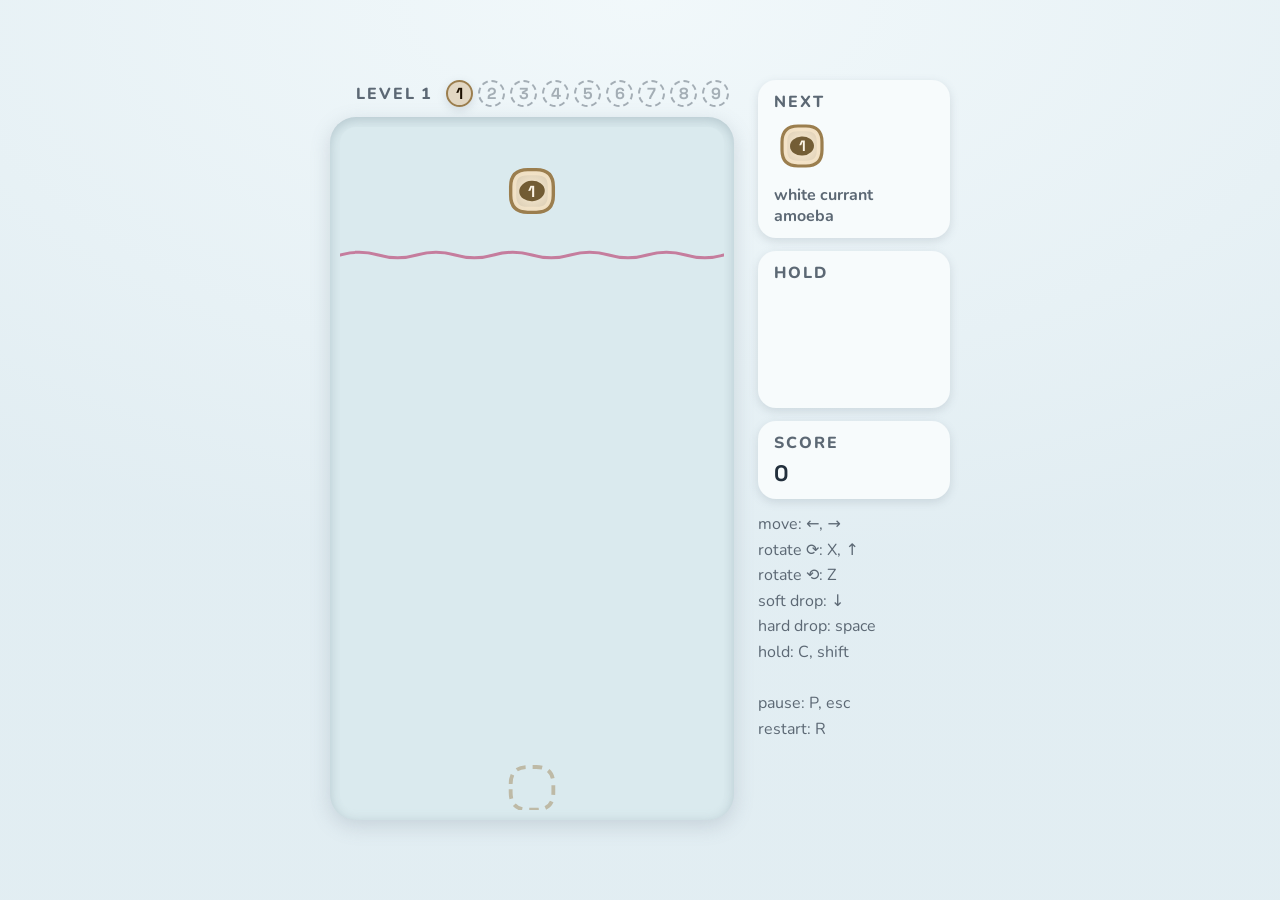
==== amoeba/index.html @ f2899651 "Publish amoeba 3c6cfa3" ====
<!DOCTYPE html>
<html lang="en">
<head>
  <meta charset="utf-8">
  <meta name="viewport" content="width=device-width, initial-scale=1">
  <title>Amoeba Marmalade</title>
  <link rel="preconnect" href="https://fonts.googleapis.com">
  <link rel="preconnect" href="https://fonts.gstatic.com" crossorigin>
  <link rel="stylesheet" href="https://fonts.googleapis.com/css2?family=Space+Grotesk:wght@500;700&family=Nunito:wght@600;700;800&display=swap">
  <link rel="stylesheet" href="style.css">
</head>
<body class="lab centered">
  <main id="game">
    <div id="board-wrap">
      <div id="strip-row">
        <b id="level-tag"></b>
        <div id="tier-strip"></div>
      </div>
      <div id="dish">
        <svg id="board"></svg>
        <div id="overlay" class="hidden">
          <div class="panel-box overlay-card">
            <h2 id="overlay-title"></h2>
            <p id="overlay-score"></p>
            <button id="restart">restart (R)</button>
          </div>
        </div>
      </div>
    </div>
    <aside id="panel">
      <div class="panel-box"><h2>next</h2><svg id="next"></svg><p class="species" id="next-name"></p></div>
      <div class="panel-box"><h2>hold</h2><svg id="hold"></svg><p class="species" id="hold-name"></p></div>
      <div class="panel-box"><h2>score</h2><p id="score">0</p></div>
      <!-- level-selection UX undecided; #level=N in the URL still works -->
      <div class="panel-box" hidden><h2>start at</h2><select id="start-level"></select></div>
      <p class="keys">
        move: ←, →<br>
        rotate ⟳: X, ↑<br>
        rotate ⟲: Z<br>
        soft drop: ↓<br>
        hard drop: space<br>
        hold: C, shift<br>
        <br>
        pause: P, esc<br>
        restart: R
      </p>
    </aside>
  </main>
  <script src="polyomino.js"></script>
  <script src="jelly.js"></script>
  <script src="game.js"></script>
</body>
</html>
---- amoeba/style.css ----
:root {
  color-scheme: light dark;
  --bg: #f6f4ef;
  --card: #ffffff;
  --ink: #1c1b18;
  --muted: #6f6a60;
  --line: #d9d4ca;
  --accent: #1c1b18;
}

@media (prefers-color-scheme: dark) {
  :root {
    --bg: #17161a;
    --card: #211f26;
    --ink: #eceae5;
    --muted: #97918a;
    --line: #37343e;
    --accent: #eceae5;
  }
}

* {
  box-sizing: border-box;
}

body {
  margin: 0;
  font-family: system-ui, sans-serif;
  background: var(--bg);
  color: var(--ink);
}

header {
  padding: 1.5rem 1.5rem 1rem;
  max-width: 72rem;
  margin: 0 auto;
}

.masthead {
  display: flex;
  align-items: baseline;
  gap: 1rem;
  margin-bottom: 1rem;
}

h1 {
  margin: 0;
  font-size: 1.4rem;
  letter-spacing: 0.01em;
}

.views {
  display: inline-flex;
  border: 1px solid var(--line);
  border-radius: 0.5rem;
  overflow: hidden;
  font-size: 0.9rem;
}

.views a {
  padding: 0.3rem 0.7rem;
  background: var(--card);
  color: var(--ink);
  text-decoration: none;
}

.views a + a {
  border-left: 1px solid var(--line);
}

.views a:hover {
  background: var(--line);
}

.views a.active {
  background: var(--accent);
  color: var(--bg);
}

.controls {
  display: flex;
  flex-wrap: wrap;
  gap: 1rem;
}

.control-group {
  display: flex;
  border: 1px solid var(--line);
  border-radius: 0.5rem;
  overflow: hidden;
}

.control-group button {
  font: inherit;
  padding: 0.35rem 0.7rem;
  border: none;
  background: var(--card);
  color: var(--ink);
  cursor: pointer;
}

.hidden {
  display: none;
}

.control-group button + button {
  border-left: 1px solid var(--line);
}

.control-group button:hover {
  background: var(--line);
}

.control-group button.active {
  background: var(--accent);
  color: var(--bg);
}

#status {
  margin: 0.8rem 0 0;
  color: var(--muted);
  min-height: 1.2em;
}

#gallery {
  max-width: 72rem;
  margin: 0 auto;
  padding: 0.5rem 1.5rem 3rem;
  display: grid;
  grid-template-columns: repeat(auto-fill, minmax(5.5rem, 1fr));
  gap: 0.6rem;
}

#gallery.big {
  grid-template-columns: repeat(auto-fill, minmax(18rem, 1fr));
}

.shape {
  background: var(--card);
  border: 1px solid var(--line);
  border-radius: 0.5rem;
  padding: 0.5rem;
  display: flex;
  align-items: center;
  justify-content: center;
  aspect-ratio: 1;
  transition: transform 80ms ease-out;
}

.shape:hover {
  transform: scale(1.6);
  position: relative;
  z-index: 1;
  box-shadow: 0 4px 16px rgba(0, 0, 0, 0.25);
}

.shape svg {
  width: 100%;
  height: 100%;
}

#graph {
  max-width: 72rem;
  margin: 0 auto;
  padding: 0.5rem 1.5rem 3rem;
  overflow-x: auto;
}

#graph svg {
  display: block;
  margin: 0 auto;
}

.g-edge {
  fill: none;
  stroke: var(--line);
  stroke-width: 1.5;
  transition: opacity 120ms ease-out;
}

.g-node {
  cursor: pointer;
  transition: opacity 120ms ease-out;
}

.g-node .card {
  fill: var(--card);
  stroke: var(--line);
}

svg.tree-mode .g-edge:not(.tree) {
  opacity: 0.25;
}

.g-edge.tree {
  stroke: var(--accent);
  stroke-width: 2;
  opacity: 1;
}

svg.focus .g-edge,
svg.focus .g-node {
  opacity: 0.12;
}

svg.focus .hl {
  opacity: 1;
}

.g-edge.hl {
  stroke: var(--accent);
  stroke-width: 2.5;
}

.g-node.hl .card {
  stroke: var(--accent);
}

.g-node.orphan .card {
  stroke: var(--muted);
  stroke-width: 2;
  stroke-dasharray: 5 4;
}

/* ---- game page: daylight petri-dish theme (design canvas 2026-08-20) ----
   Scoped to body.lab so the explorer devtool keeps the plain theme. */

body.lab {
  --lab-ink: oklch(30% 0.03 250);
  --lab-muted: oklch(51% 0.025 250); /* 4.5:1+ on card and page bg (WCAG AA) */
  --lab-card: oklch(98.5% 0.005 220);
  --lab-dish: oklch(92.5% 0.018 215);
  --lab-accent: oklch(52% 0.13 145);
  --lab-shadow: 0 3px 10px oklch(55% 0.03 240 / 0.2);
  color-scheme: light;
  background: radial-gradient(120% 90% at 50% 0%, oklch(97.5% 0.008 220), oklch(94% 0.014 225) 70%) fixed;
  color: var(--lab-ink);
  font-family: 'Nunito', system-ui, sans-serif;
  min-height: 100vh;
}

body.lab h1 {
  font-family: 'Space Grotesk', system-ui, sans-serif;
  font-weight: 700;
  font-size: 1.8rem;
  letter-spacing: 0.02em;
}

body.centered {
  display: flex;
  flex-direction: column;
  min-height: 100vh;
}

#game {
  max-width: 72rem;
  margin: auto; /* centers vertically in body.centered without clipping when taller than the viewport */
  padding: 1.5rem;
  display: flex;
  gap: 1.5rem;
  justify-content: center;
  align-items: flex-start;
  flex-wrap: wrap;
}

/* the overlay anchors to the dish alone, so pause/game-over never
   covers the tier strip above it */
#dish {
  position: relative;
}

/* instrument row: the LEDs form a tight bank on the left (their mutual
   gaps stay smaller than any other distance, so they group as one unit)
   and the level readout sits at the far right of the same row */
#strip-row {
  display: flex;
  align-items: center;
  flex-wrap: wrap;
  gap: 0.4rem 0.8rem;
  padding: 0 0.3rem;
  margin-bottom: 0.6rem;
}

#level-tag {
  margin-left: auto;
  font-size: 1rem;
  font-weight: 800;
  color: var(--lab-muted);
  text-transform: uppercase;
  letter-spacing: 0.12em;
  white-space: nowrap;
}

#tier-strip {
  display: flex;
  gap: 0.3rem;
}

#tier-strip span {
  width: 1.7em;
  height: 1.7em;
  border-radius: 50%;
  border: 2px solid transparent;
  display: flex;
  align-items: center;
  justify-content: center;
  font-family: 'Space Grotesk', system-ui, sans-serif;
  font-weight: 700;
  box-shadow: var(--lab-shadow);
}

#tier-strip .off {
  border: 2px dashed var(--lab-muted);
  color: var(--lab-muted);
  opacity: 0.5;
  box-shadow: none;
}

#board {
  display: block;
  width: min(24rem, 90vw);
  border-radius: 26px;
  background: var(--lab-dish);
  padding: 10px;
  box-sizing: content-box;
  box-shadow:
    inset 0 3px 12px oklch(65% 0.03 230 / 0.4),
    0 6px 20px oklch(55% 0.03 240 / 0.22);
}

#board .board-bg {
  fill: var(--lab-dish);
}

#board .danger {
  fill: none;
  stroke: oklch(62% 0.13 355);
  stroke-width: 0.07;
  stroke-linecap: round;
  opacity: 0.8;
}

#board .ghost {
  opacity: 0.45;
}

#board .fresh {
  animation: pulse 400ms ease-out;
}

@keyframes pulse {
  from { opacity: 0.2; }
  to { opacity: 1; }
}

#overlay {
  position: absolute;
  inset: 0;
  display: flex;
  align-items: center;
  justify-content: center;
  /* frosted lab glass: the dish stays visible through the veil */
  background: oklch(96% 0.01 220 / 0.45);
  -webkit-backdrop-filter: blur(6px);
  backdrop-filter: blur(6px);
  border-radius: 26px;
}

.overlay-card {
  display: flex;
  flex-direction: column;
  align-items: center;
  justify-content: center;
  gap: 0.6rem;
  padding: 1.6rem 2rem;
  min-width: 12rem;
  min-height: 9rem;
  box-sizing: border-box;
  text-align: center;
}

.overlay-card p {
  font-size: 2.4rem;
}

#overlay-score:empty {
  display: none;
}

#overlay.hidden {
  display: none;
}

#overlay button {
  font: inherit;
  font-size: 1.1rem;
  font-weight: 800;
  padding: 0.5rem 1.3rem;
  border: none;
  border-radius: 22px;
  /* sweet cherry from the tier ladder, 9:1 on the light text */
  background: oklch(40% 0.15 12);
  color: oklch(97% 0.02 12);
  cursor: pointer;
  box-shadow: var(--lab-shadow);
}

#panel {
  display: flex;
  flex-direction: column;
  gap: 0.8rem;
  width: 12rem;
}

.panel-box {
  background: var(--lab-card);
  border: none;
  border-radius: 18px;
  padding: 0.7rem 1rem;
  box-shadow: var(--lab-shadow);
}

.panel-box h2 {
  margin: 0 0 0.3rem;
  font-size: 1rem;
  font-weight: 800;
  color: var(--lab-muted);
  text-transform: uppercase;
  letter-spacing: 0.12em;
}

.panel-box p {
  margin: 0;
  font-family: 'Space Grotesk', system-ui, sans-serif;
  font-weight: 700;
  font-size: 1.4rem;
}

#next,
#hold {
  width: 3.5rem;
  height: 3.5rem;
}

#start-level {
  font: inherit;
  font-weight: 700;
  width: 100%;
  padding: 0.3rem 0.4rem;
  border: none;
  border-radius: 10px;
  background: var(--lab-dish);
  color: var(--lab-ink);
  cursor: pointer;
}

.panel-box .species {
  margin: 0.3rem 0 0;
  /* always two lines tall: the longest names wrap in the 12rem panel,
     and the box height must not change with the caption */
  line-height: 1.3;
  min-height: 2.6em;
  font-family: 'Nunito', system-ui, sans-serif;
  font-size: 1rem;
  font-weight: 700;
  color: var(--lab-muted);
}

.keys {
  margin: 0;
  color: var(--lab-muted);
  line-height: 1.6;
}

/* ---- style guide (explorer/styleguide.html) ---- */

#guide {
  max-width: 72rem;
  margin: 0 auto;
  padding: 0.5rem 1.5rem 3rem;
  display: flex;
  flex-direction: column;
  gap: 1.2rem;
}

#guide section {
  background: var(--lab-card);
  border-radius: 18px;
  box-shadow: var(--lab-shadow);
  padding: 1.1rem 1.4rem;
}

#guide h2 {
  margin: 0 0 0.2rem;
  font-family: 'Space Grotesk', system-ui, sans-serif;
  font-size: 1.05rem;
}

#guide .hint {
  margin: 0 0 0.9rem;
  color: var(--lab-muted);
  font-size: 0.85rem;
  font-weight: 700;
}

#guide .rules {
  margin: 0;
  padding-left: 1.2rem;
  font-size: 0.9rem;
  line-height: 1.7;
}

.spec-row {
  display: flex;
  flex-wrap: wrap;
  gap: 1.1rem;
  align-items: flex-end;
}

.spec {
  display: flex;
  flex-direction: column;
  align-items: center;
  gap: 0.2rem;
  text-align: center;
}

.spec-name {
  font-family: 'Space Grotesk', system-ui, sans-serif;
  font-weight: 700;
  font-size: 0.9rem;
}

.spec-sub {
  color: var(--lab-muted);
  font-size: 0.72rem;
  font-weight: 700;
}

.pop-note {
  justify-content: flex-end;
  max-width: 11rem;
}

.stage {
  background: var(--lab-dish);
  border-radius: 14px;
  padding: 0.6rem;
  box-shadow: inset 0 2px 8px oklch(65% 0.03 230 / 0.35);
  display: flex;
  align-items: center;
  justify-content: center;
}

.stage svg {
  display: block;
}

.guide-pulse {
  animation: pulse 1.2s ease-out infinite;
}

#reroll {
  font: inherit;
  font-weight: 800;
  font-size: 0.8rem;
  margin-bottom: 0.7rem;
  padding: 0.35rem 0.9rem;
  border: none;
  border-radius: 16px;
  background: var(--lab-accent);
  color: oklch(98% 0.01 145);
  cursor: pointer;
  box-shadow: var(--lab-shadow);
}

.tier-row {
  display: flex;
  align-items: center;
  gap: 0.7rem;
  flex-wrap: wrap;
  padding: 0.45rem 0;
  border-top: 1px solid oklch(90% 0.01 220);
}

.tier-row .tier-tag {
  width: 7.5rem;
  flex: none;
  text-align: left;
}

.tier-row .stage {
  padding: 0.35rem;
}

#palette {
  border-collapse: collapse;
  font-size: 0.85rem;
}

#palette th {
  text-align: left;
  color: var(--lab-muted);
  font-size: 0.7rem;
  text-transform: uppercase;
  letter-spacing: 0.1em;
  padding: 0.3rem 1rem 0.3rem 0;
}

#palette td {
  padding: 0.3rem 1rem 0.3rem 0;
  border-top: 1px solid oklch(90% 0.01 220);
}

#palette .chip {
  display: inline-block;
  width: 1rem;
  height: 1rem;
  border-radius: 50%;
  vertical-align: -0.2rem;
  margin-right: 0.4rem;
  box-shadow: inset 0 0 0 1px oklch(0% 0 0 / 0.15);
}

#palette code {
  font-size: 0.75rem;
  color: var(--lab-muted);
}
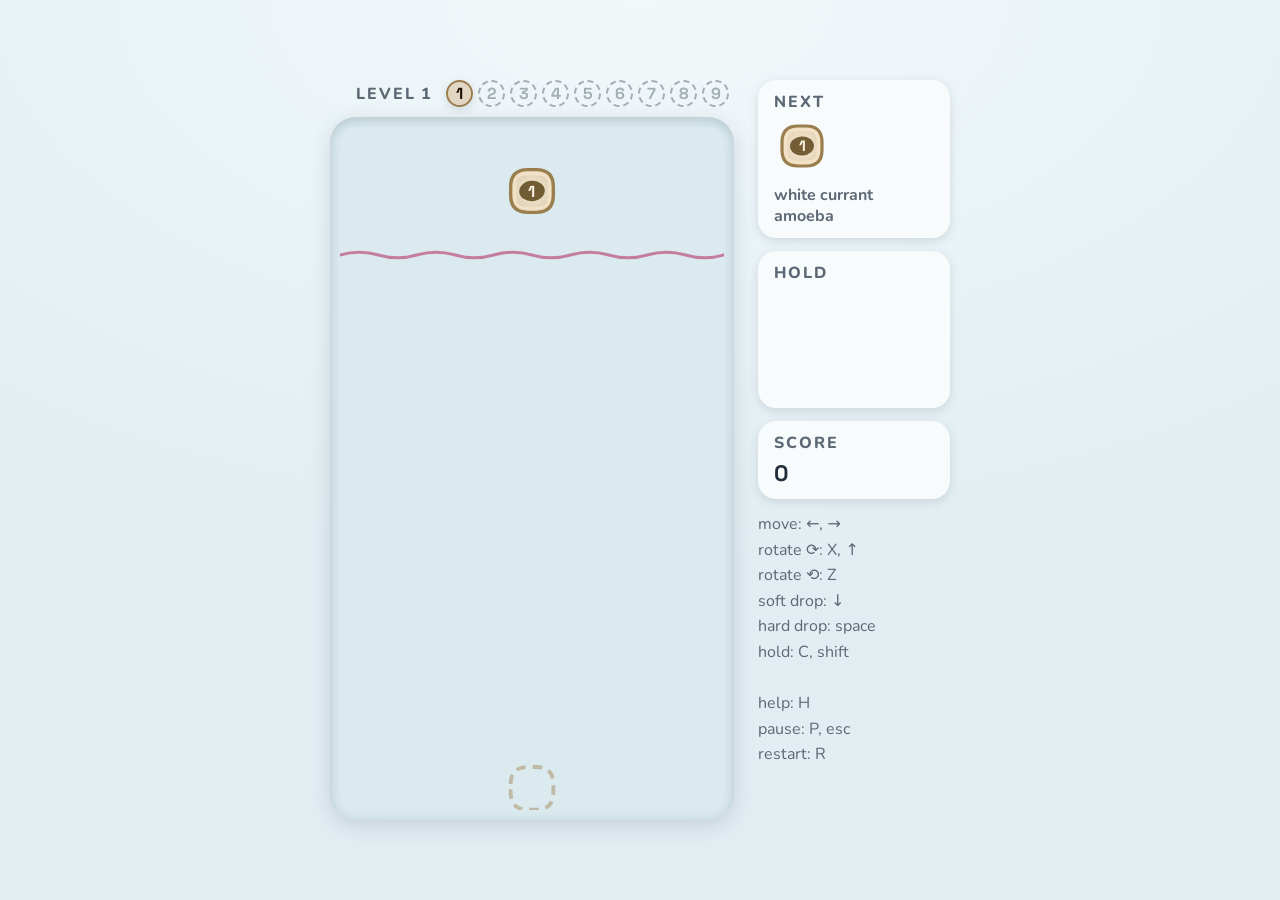
==== commit 0271a3d0: "Publish amoeba b18957e" ====
--- a/amoeba/index.html
+++ b/amoeba/index.html
@@ -18,11 +18,39 @@
       </div>
       <div id="dish">
         <svg id="board"></svg>
-        <div id="overlay" class="hidden">
+        <div id="overlay" class="veil hidden">
           <div class="panel-box overlay-card">
             <h2 id="overlay-title"></h2>
             <p id="overlay-score"></p>
+            <button id="resume" hidden>resume (P)</button>
             <button id="restart">restart (R)</button>
+          </div>
+        </div>
+        <div id="help" class="veil hidden">
+          <div class="panel-box overlay-card help-card">
+            <h2>how to play</h2>
+            <div class="rules">
+              <p>Amoebas of the same size merge when they touch &mdash;
+                they fuse into one amoeba a single cell bigger.
+                Shape doesn't matter, only size.</p>
+              <p>The fused blob has extra cells, and they melt from the
+                top: highest first, leftmost within a row, skipping any
+                cell whose loss would split the amoeba. The survivor
+                keeps the lower part of the fused shape.</p>
+              <p>Merging is the only way to score. Fusing three or more
+                at once scores extra, but the result still grows just
+                one size.</p>
+              <p>Merges can cascade: the fused blob shrinks, everything
+                settles, and new touches can merge again.</p>
+              <p>The lit numbers above the dish show which sizes are
+                dropping; the mix shifts as your level rises. A red
+                number is a rescue &mdash; that size is still on the
+                board, so it stays in the draw.</p>
+              <p>Sizes 10 and 11 never drop &mdash; you can only grow
+                them. When two size-11 elderberry amoebas meet, they
+                dissolve and clear away.</p>
+            </div>
+            <button id="help-close">back (H)</button>
           </div>
         </div>
       </div>
@@ -41,6 +69,7 @@
         hard drop: space<br>
         hold: C, shift<br>
         <br>
+        help: H<br>
         pause: P, esc<br>
         restart: R
       </p>
--- a/amoeba/style.css
+++ b/amoeba/style.css
@@ -315,7 +315,6 @@
   opacity: 0.5;
   box-shadow: none;
 }
-
 #board {
   display: block;
   width: min(24rem, 90vw);
@@ -353,7 +352,7 @@
   to { opacity: 1; }
 }
 
-#overlay {
+.veil {
   position: absolute;
   inset: 0;
   display: flex;
@@ -387,11 +386,36 @@
   display: none;
 }
 
-#overlay.hidden {
+.veil.hidden {
   display: none;
 }
 
-#overlay button {
+.help-card {
+  align-items: stretch;
+  max-width: min(21rem, 85vw);
+  max-height: 100%;
+  overflow-y: auto;
+  text-align: left;
+}
+
+.help-card h2 {
+  text-align: center;
+}
+
+.help-card .rules p {
+  font-size: 0.95rem;
+  line-height: 1.45;
+}
+
+.help-card .rules p + p {
+  margin-top: 0.55rem;
+}
+
+.help-card button {
+  align-self: center;
+}
+
+.veil button {
   font: inherit;
   font-size: 1.1rem;
   font-weight: 800;
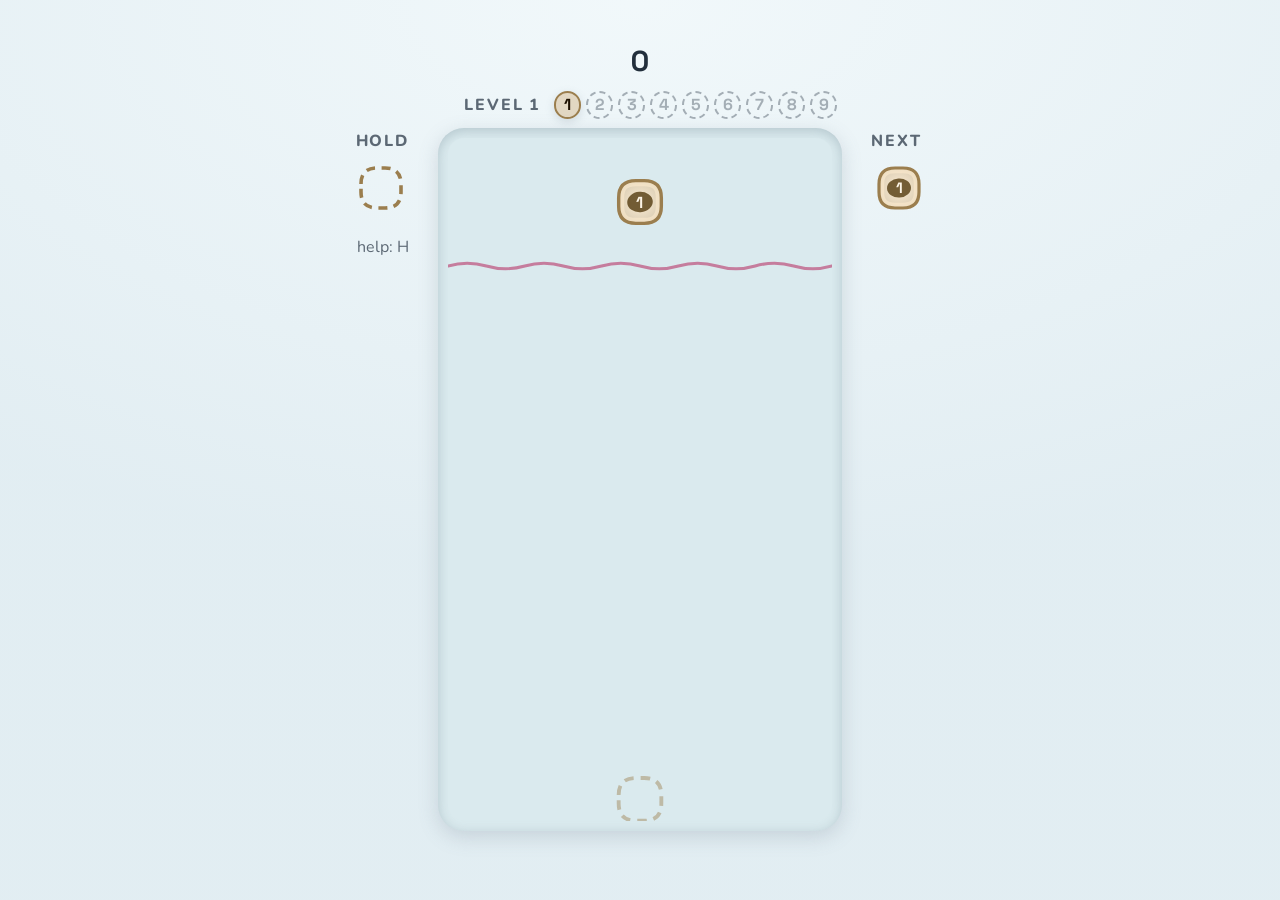
==== commit ab605c5b: "Publish amoeba 766c9c6" ====
--- a/amoeba/index.html
+++ b/amoeba/index.html
@@ -11,7 +11,14 @@
 </head>
 <body class="lab centered">
   <main id="game">
+    <aside id="supply">
+      <div><h2>hold</h2><svg id="hold"></svg></div>
+      <!-- level-selection UX undecided; #level=N in the URL still works -->
+      <div hidden><h2>start at</h2><select id="start-level"></select></div>
+      <p class="keys">help: H</p>
+    </aside>
     <div id="board-wrap">
+      <div id="score-box"><p id="score">0</p></div>
       <div id="strip-row">
         <b id="level-tag"></b>
         <div id="tier-strip"></div>
@@ -30,6 +37,21 @@
           <div class="panel-box overlay-card help-card">
             <h2>how to play</h2>
             <div class="rules">
+              <div class="key-cols">
+                <p class="keys">
+                  move: ←, →<br>
+                  rotate ⟳: X, ↑<br>
+                  rotate ⟲: Z<br>
+                  soft drop: ↓<br>
+                  hard drop: space
+                </p>
+                <p class="keys">
+                  hold: C, shift<br>
+                  help: H<br>
+                  pause: P, esc<br>
+                  restart: R
+                </p>
+              </div>
               <p>Amoebas of the same size merge when they touch &mdash;
                 they fuse into one amoeba a single cell bigger.
                 Shape doesn't matter, only size.</p>
@@ -47,8 +69,16 @@
                 number is a rescue &mdash; that size is still on the
                 board, so it stays in the draw.</p>
               <p>Sizes 10 and 11 never drop &mdash; you can only grow
-                them. When two size-11 elderberry amoebas meet, they
-                dissolve and clear away.</p>
+                them. When two size-11 elderberry amoebas meet, the
+                size-12 amoeba they fuse into breaks the bounds of the
+                dish &mdash; the first of its kind to leave home &mdash;
+                and settles the colony.</p>
+              <p>The colony is beyond your reach and beyond all danger.
+                There is no up or down out there: settlers drift toward
+                their common center of mass, merge on contact, and pack
+                into a little round world. Past the elderberry the
+                berries cycle around &mdash; size 12 is a white currant
+                again, born under a new sun.</p>
             </div>
             <button id="help-close">back (H)</button>
           </div>
@@ -56,23 +86,11 @@
       </div>
     </div>
     <aside id="panel">
-      <div class="panel-box"><h2>next</h2><svg id="next"></svg><p class="species" id="next-name"></p></div>
-      <div class="panel-box"><h2>hold</h2><svg id="hold"></svg><p class="species" id="hold-name"></p></div>
-      <div class="panel-box"><h2>score</h2><p id="score">0</p></div>
-      <!-- level-selection UX undecided; #level=N in the URL still works -->
-      <div class="panel-box" hidden><h2>start at</h2><select id="start-level"></select></div>
-      <p class="keys">
-        move: ←, →<br>
-        rotate ⟳: X, ↑<br>
-        rotate ⟲: Z<br>
-        soft drop: ↓<br>
-        hard drop: space<br>
-        hold: C, shift<br>
-        <br>
-        help: H<br>
-        pause: P, esc<br>
-        restart: R
-      </p>
+      <div><h2>next</h2><svg id="next"></svg></div>
+      <div id="colony-wrap">
+        <b id="colony-tag">colony</b>
+        <svg id="colony"></svg>
+      </div>
     </aside>
   </main>
   <script src="polyomino.js"></script>
--- a/amoeba/style.css
+++ b/amoeba/style.css
@@ -250,11 +250,36 @@
   display: flex;
   flex-direction: column;
   min-height: 100vh;
+  min-height: 100dvh;
+}
+
+/* optical vertical centering: the game box is top-heavy (score and
+   gate strip ride above the dish, nothing below it) and the dish
+   casts its shadow downward, so a mathematically centered box reads
+   as sitting too low — give the top a third of the slack and the
+   bottom two thirds. Zero flex-basis keeps overflowing layouts
+   (phones) unaffected. */
+body.centered::before {
+  content: '';
+  flex: 1;
+}
+
+body.centered::after {
+  content: '';
+  flex: 2;
 }
 
 #game {
+  /* the dish is sized by the viewport in both directions, so the rig
+     never spills into a scroll bar: 5.5rem covers the page padding,
+     the dish's own rim and a scroll-bar gutter horizontally; 13rem
+     covers the padding, the score block, the instrument row (even
+     wrapped to two lines) and the rim vertically; 9 / 16 is the
+     board's aspect ratio */
+  --dish-w: min(24rem, calc(100vw - 5.5rem), calc((100vh - 13rem) * 9 / 16));
+  --dish-w: min(24rem, calc(100vw - 5.5rem), calc((100dvh - 13rem) * 9 / 16));
   max-width: 72rem;
-  margin: auto; /* centers vertically in body.centered without clipping when taller than the viewport */
+  margin: 0 auto; /* vertical slack goes to body.centered's spacers */
   padding: 1.5rem;
   display: flex;
   gap: 1.5rem;
@@ -263,15 +288,33 @@
   flex-wrap: wrap;
 }
 
+/* phones: tighter page padding buys the dish back some width */
+@media (max-width: 30rem) {
+  #game {
+    padding: 0.75rem;
+    --dish-w: min(24rem, calc(100vw - 3.75rem), calc((100vh - 8rem) * 9 / 16));
+    --dish-w: min(24rem, calc(100vw - 3.75rem), calc((100dvh - 8rem) * 9 / 16));
+  }
+}
+
+/* stacked layouts (too narrow for the supply column to sit beside the
+   dish): the dish leads, supply and outcomes follow below */
+@media (max-width: 42rem) {
+  #board-wrap {
+    order: -1;
+  }
+}
+
 /* the overlay anchors to the dish alone, so pause/game-over never
    covers the tier strip above it */
 #dish {
   position: relative;
 }
 
-/* instrument row: the LEDs form a tight bank on the left (their mutual
-   gaps stay smaller than any other distance, so they group as one unit)
-   and the level readout sits at the far right of the same row */
+/* instrument row above the dish, all layouts: the LEDs form a tight
+   bank on the left (their mutual gaps stay smaller than any other
+   distance, so they group as one unit) and the level readout sits at
+   the far right of the same row */
 #strip-row {
   display: flex;
   align-items: center;
@@ -317,7 +360,7 @@
 }
 #board {
   display: block;
-  width: min(24rem, 90vw);
+  width: var(--dish-w, min(24rem, 90vw));
   border-radius: 26px;
   background: var(--lab-dish);
   padding: 10px;
@@ -331,6 +374,37 @@
   fill: var(--lab-dish);
 }
 
+/* the colony: the free-floating world size-12 blobs emigrate to, beyond
+   the player's reach — a circular porthole under the score in the
+   outcome panel, on the far side of the dish from the supply that fed
+   them; the camera inside zooms out as the settlement grows */
+/* bare instrument labels: next/hold/score and the colony sit directly
+   on the page (no cards — only modal overlays keep the glass box) */
+#supply h2,
+#panel h2,
+#colony-tag {
+  display: block;
+  line-height: 1.7;
+  margin: 0 0 0.1rem;
+  padding: 0 0.3rem;
+  font-size: 1rem;
+  font-weight: 800;
+  color: var(--lab-muted);
+  text-transform: uppercase;
+  letter-spacing: 0.12em;
+}
+
+#colony {
+  display: block;
+  width: 100%;
+  border-radius: 50%;
+  background: var(--lab-dish);
+  padding: 10px;
+  box-shadow:
+    inset 0 3px 12px oklch(65% 0.03 230 / 0.4),
+    0 6px 20px oklch(55% 0.03 240 / 0.22);
+}
+
 #board .danger {
   fill: none;
   stroke: oklch(62% 0.13 355);
@@ -343,7 +417,8 @@
   opacity: 0.45;
 }
 
-#board .fresh {
+#board .fresh,
+#colony .fresh {
   animation: pulse 400ms ease-out;
 }
 
@@ -392,6 +467,9 @@
 
 .help-card {
   align-items: stretch;
+  /* never center: an overflowing flex column centered on the cross of
+     its own scroll box clips its top unreachably */
+  justify-content: flex-start;
   max-width: min(21rem, 85vw);
   max-height: 100%;
   overflow-y: auto;
@@ -405,6 +483,18 @@
 .help-card .rules p {
   font-size: 0.95rem;
   line-height: 1.45;
+}
+
+/* the keybind reference opens the help card in two tight columns */
+.help-card .key-cols {
+  display: flex;
+  gap: 1.4rem;
+  margin-bottom: 0.8rem;
+}
+
+.help-card .key-cols .keys {
+  padding: 0;
+  line-height: 1.5;
 }
 
 .help-card .rules p + p {
@@ -429,6 +519,7 @@
   box-shadow: var(--lab-shadow);
 }
 
+#supply,
 #panel {
   display: flex;
   flex-direction: column;
@@ -464,6 +555,24 @@
 #hold {
   width: 3.5rem;
   height: 3.5rem;
+  margin: 0.2rem 0 0 0.3rem; /* sit under the label's text indent */
+}
+
+/* the score is a lone number centered over the dish — no label:
+   the one number that only ever grows explains itself */
+#score-box {
+  display: flex;
+  justify-content: center;
+  margin-bottom: 1rem;
+}
+
+#score {
+  margin: 0;
+  font-family: 'Space Grotesk', system-ui, sans-serif;
+  font-weight: 700;
+  font-size: 1.8rem;
+  line-height: 1; /* trim the leading so the number hugs the page top */
+  font-variant-numeric: tabular-nums; /* the live counter shouldn't shimmy */
 }
 
 #start-level {
@@ -478,22 +587,85 @@
   cursor: pointer;
 }
 
-.panel-box .species {
-  margin: 0.3rem 0 0;
-  /* always two lines tall: the longest names wrap in the 12rem panel,
-     and the box height must not change with the caption */
-  line-height: 1.3;
-  min-height: 2.6em;
-  font-family: 'Nunito', system-ui, sans-serif;
-  font-size: 1rem;
-  font-weight: 700;
-  color: var(--lab-muted);
-}
-
 .keys {
   margin: 0;
+  padding: 0 0.3rem;
   color: var(--lab-muted);
   line-height: 1.6;
+}
+
+/* desktop: a symmetric three-column rig, guideline-convention flavor —
+   hold top-left and next top-right like every modern drop game, the
+   level + gate strip riding on top of the dish, and the outcomes
+   (score, colony) under next; equal 1fr flanks keep the dish itself
+   centered on screen. This block sits AFTER the base component rules
+   above so its overrides win the specificity tie. */
+@media (min-width: 64rem) {
+  #game {
+    display: grid;
+    grid-template-columns: 1fr auto 1fr;
+    /* rows 1-2 are the score and the instrument strip above the dish;
+       the flanks join at row 3 so their labels top-align with the
+       dish rim */
+    grid-template-rows: auto auto 1fr;
+    gap: 0 1.5rem;
+    align-items: start;
+  }
+
+  /* display:contents lets the score, the strip and the dish place
+     themselves on the grid while narrow layouts keep the wrapper */
+  #board-wrap {
+    display: contents;
+  }
+
+  #score-box {
+    grid-column: 2;
+    grid-row: 1;
+    width: calc(var(--dish-w) + 20px); /* dish rim included */
+  }
+
+  /* the strip keeps its stacked-layout styling (LED bank left, level
+     readout right) and hugs the dish's width, so it wraps exactly
+     when a short viewport shrinks the dish */
+  #strip-row {
+    grid-column: 2;
+    grid-row: 2;
+    width: calc(var(--dish-w) + 20px);
+  }
+
+  #dish {
+    grid-column: 2;
+    grid-row: 3;
+  }
+
+  #supply {
+    grid-column: 1;
+    grid-row: 3;
+    justify-self: end;
+    /* hug the dish: labels, slot and hint right-align against the
+       game area */
+    align-items: flex-end;
+    text-align: right;
+  }
+
+  #hold {
+    margin: 0.2rem 0.3rem 0 0; /* mirror the indent onto the right edge */
+  }
+
+  #panel {
+    grid-column: 3;
+    grid-row: 3;
+    justify-self: start;
+    width: 18rem; /* the porthole earns more room on desktop */
+  }
+
+  /* on short viewports the full-width porthole would spill past the
+     fold — 12rem covers everything else in the right column (next,
+     tag, page padding) */
+  #colony {
+    width: clamp(9rem, calc(100vh - 12rem), 100%);
+    width: clamp(9rem, calc(100dvh - 12rem), 100%);
+  }
 }
 
 /* ---- style guide (explorer/styleguide.html) ---- */
@@ -532,6 +704,13 @@
   padding-left: 1.2rem;
   font-size: 0.9rem;
   line-height: 1.7;
+}
+
+/* the drop-indicator demo: cap the row at the dish's width (board plus
+   its padding) so it lays out like the real instrument row */
+#guide #strip-row {
+  max-width: min(24rem + 20px, 90vw);
+  margin-bottom: 1rem;
 }
 
 .spec-row {
